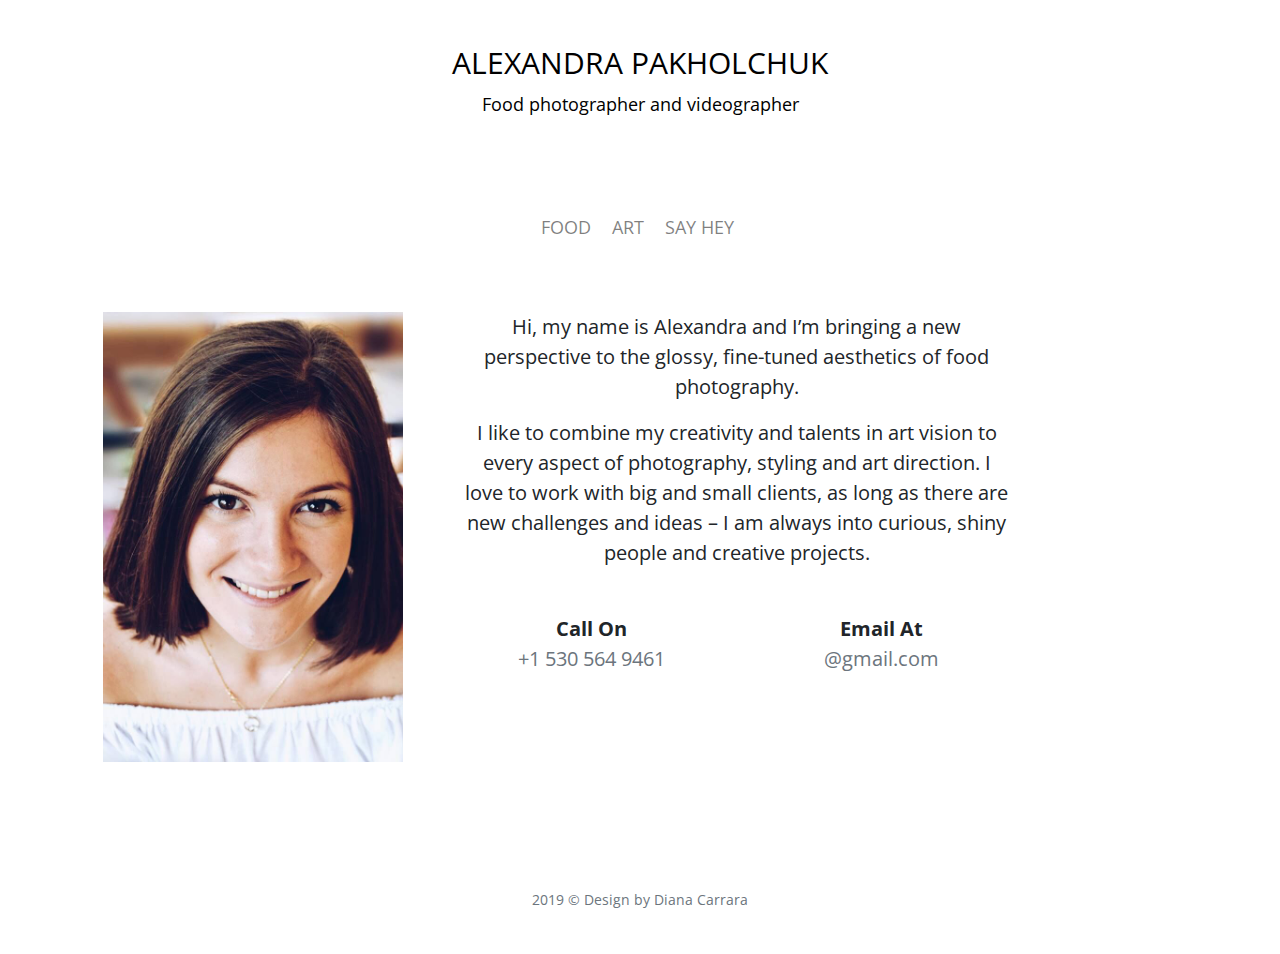
==== about.html @ 21c237bd "changed about me form" ====
<!DOCTYPE html>
<html lang="en-us">
  <head>
    <meta charset="UTF-8" />
    <title>Photographer</title>
    <meta name="viewport" content="initial-scale=1.0" />
    <meta name="viewport" content="width=device-width, initial-scale=1" />
    <link
      rel="stylesheet"
      href="https://stackpath.bootstrapcdn.com/bootstrap/4.3.1/css/bootstrap.min.css"
      integrity="sha384-ggOyR0iXCbMQv3Xipma34MD+dH/1fQ784/j6cY/iJTQUOhcWr7x9JvoRxT2MZw1T"
      crossorigin="anonymous"
    />
    <link
      href="https://fonts.googleapis.com/css?family=Open+Sans&display=swap"
      rel="stylesheet"
    />
    <link rel="stylesheet" href="https://use.fontawesome.com/releases/v5.8.2/css/all.css" integrity="sha384-oS3vJWv+0UjzBfQzYUhtDYW+Pj2yciDJxpsK1OYPAYjqT085Qq/1cq5FLXAZQ7Ay" crossorigin="anonymous">
    <link rel="stylesheet" type="text/css" href="css/style.css" />
  </head>

  <body>
    <div class="header">
      <h1 class="site-title">
        <a href="index.html" class="logo">ALEXANDRA PAKHOLCHUK</a>
      </h1>
      <p class="site-description">Food photographer and videographer</p>
    </div>
    <ul class="social_home list-unstyled text-center pt-4">
      <li class="list-inline-item">
        <a href="https://www.facebook.com/foodphotographerhcm/" target="_blank"
          ><i class="fab fa-facebook-f"></i></a>
      </li>
      <li class="list-inline-item">
        <a href="https://www.instagram.com/shoot.my.food/" target="_blank"
          ><i class="fab fa-instagram"></i
        ></a>
      </li>
    </ul>

    <header id="head">
      <div class="nav-container">
        <nav class="navbar navbar-expand-lg navbar-light bg-white">
          <button
            class="navbar-toggler"
            type="button"
            data-toggle="collapse"
            data-target="#navbarText"
            aria-controls="navbarText"
            aria-expanded="false"
            aria-label="Toggle navigation"
          >
            <span class="navbar-toggler-icon"></span>
          </button>

          <div class="collapse navbar-collapse" id="navbarText">
            <ul class="navbar-nav ">
              <li class="nav-item">
                <a class="nav-link" href="index.html">FOOD</a>
              </li>
              <li class="nav-item">
                <a class="nav-link" href="#">ART</a>
              </li>
              <!-- <li class="nav-item">
                <a class="nav-link" href="#">Food Videography</a>
              </li> -->
              <!-- <li class="nav-item">
                <a class="nav-link" href="#">Blog</a>
              </li> -->
              <li class="nav-item">
                <a class="nav-link" href="#">SAY HEY</a>
              </li>
              <!-- <li class="nav-item">
                <a class="nav-link" href="contact.html">SAY HEY</a>
              </li> -->
            </ul>
          </div>
        </nav>
      </div>
    </header>

    <section class="main-section">
       
        <div class="row">
          <div class="col-sm-12 col-md-12 col-lg-12">
            <div class="page-header">
              <h2></h2>
            </div>
          </div>
        </div>

        <div class="row">
          <div class="col-sm-4" id = "picture">
            
            <img src="img/me.jpeg" class="img-fluid" alt="Responsive image" id="photo-aboutme"/>
            
          </div>

          <div class="col-sm-6" id = "about-me">
            <p>  
            Hi, my name is Alexandra and I’m bringing a new perspective to the glossy, fine-tuned aesthetics of food photography. </p>
            <p>
            I like to combine my creativity and talents in art vision to every aspect of photography, styling and art direction.
            I love to work with big and small clients, as long as there are new challenges and ideas – I am always into curious, shiny people and creative projects. 
            </p>
            <br>
            <div class="row mt-6 pt-6" id="connectMe">
                <div class="col-lg-6">
                  <div class="text-center mt-6">
                    <div>
                        <i class="fas fa-phone"></i>
                    </div>
                    <div class="mt-6">
                      <p class="mb-0 font-weight-bold">Call On</p>
                      <p class="text-muted">+1 530 564 9461</p>
                    </div>
                  </div>
                </div>
                <div class="col-lg-6">
                    <div class="text-center mt-6">
                      <div>
                          <i class="fas fa-envelope"></i>
                      </div>
                      <div class="mt-6">
                        <p class="mb-0 font-weight-bold">Email At</p>
                        <p class="text-muted">@gmail.com</p>
                      </div>
                    </div>
                  </div>
            </div>
          </div>
        </div>

      </section>
    </div>

      <!-- footer -->
      <section class="bg-transparent">
          <div class="container">
            <div class="row pt-4 pb-4">
              <div class="col-lg-12">
                <div class="text-center">
                    <ul class="social_home list-unstyled text-center pt-4">
                        <li class="list-inline-item">
                          <a href="https://www.facebook.com/foodphotographerhcm/" target="_blank"
                            ><i class="fab fa-facebook-f"></i
                          ></a>
                        </li>
                        <li class="list-inline-item">
                          <a href="https://www.instagram.com/shoot.my.food/" target="_blank"
                            ><i class="fab fa-instagram"></i
                          ></a>
                        </li>
                        
                      </ul>
  
                  <p class="copy-rights text-muted mb-0">
                    <a href="http://www.diana-carrara.com/" class = "designer">2019 &copy; Design by Diana Carrara
                  </p></a>
                </div>
                       
                </div>
              </div>
            </div>
          
        </section>

    <script
      src="https://code.jquery.com/jquery-3.3.1.slim.min.js"
      integrity="sha384-q8i/X+965DzO0rT7abK41JStQIAqVgRVzpbzo5smXKp4YfRvH+8abtTE1Pi6jizo"
      crossorigin="anonymous"
    ></script>
    <script
      src="https://cdnjs.cloudflare.com/ajax/libs/popper.js/1.14.7/umd/popper.min.js"
      integrity="sha384-UO2eT0CpHqdSJQ6hJty5KVphtPhzWj9WO1clHTMGa3JDZwrnQq4sF86dIHNDz0W1"
      crossorigin="anonymous"
    ></script>
    <script
      src="https://stackpath.bootstrapcdn.com/bootstrap/4.3.1/js/bootstrap.min.js"
      integrity="sha384-JjSmVgyd0p3pXB1rRibZUAYoIIy6OrQ6VrjIEaFf/nJGzIxFDsf4x0xIM+B07jRM"
      crossorigin="anonymous"
    ></script>
  </body>
</html>
---- css/style.css ----
body {
  font-family: "Open Sans", sans-serif;
  margin: 10px 50px 20px 50px;
  max-width: 100%;
}

.navbar-nav {
  text-align: center;
  margin: 0 auto;
}

h1 {
  margin-top: 35px;
}
.nav-link {
  font-size: 18px;
}
.navbar li {
  display: inline-block;
}

.nav-item {
  text-align: center;
  margin: 0 auto;
  padding-right: 5px;
}

.site-description {
  font-size: 18px;
}

.logo {
  color: black !important;
  font-size: 30px;
  font-weight: initial;
  text-decoration: none !important;
  text-transform: uppercase;
}

.designer {
  text-decoration: none !important;
  color: #6c757d!important
}

.copy-rights  {
  font-size: 14px;
}

#head {
  text-align: center;
  margin: 0 auto;
}

.container,
.header,
.main-section {
  margin: 0 auto;
  max-width: 1340px;
  text-align: center;

  /* padding-left: 50px; */
}

.social_home li a {
  font-size: 30px !important;
  color: black;
  display: inline-block;
  width: 40px !important;
  text-align: center;
}

.social_home li a:hover > .fa-facebook-f {
  color: #9b034f;
}

.social_home li a:hover > .fa-instagram {
  color: #9b034f;
}


.header {
  margin: 0 auto;
  text-align: center;
  color: black;
  margin: 0 auto;
}

.figure,
.small {
  padding: 5px;
  margin-bottom: 2px;
}

.img-fluid {
  width: 300px;
  height: 450px;
  /* object-fit: cover; */
}

#bigger {
  width: 609px;
  height: 450px;
  
}

/* about.html */

#picture {
  text-align: center;
  padding: 0;

}
.rounded {
  border-radius: .25rem!important;
}

h2 {
  margin-bottom: 30px;
}

.main-section {
  max-width: 1140px;
  margin-top: 20px;
  padding: 5px;
  padding-right: 5px;
}

#about-me {
  font-size: 20px;
}

/* footer */
.copy-rights {
  margin-top: 50px;
}

/* contact */

.contact {
  max-width: 650px;
}
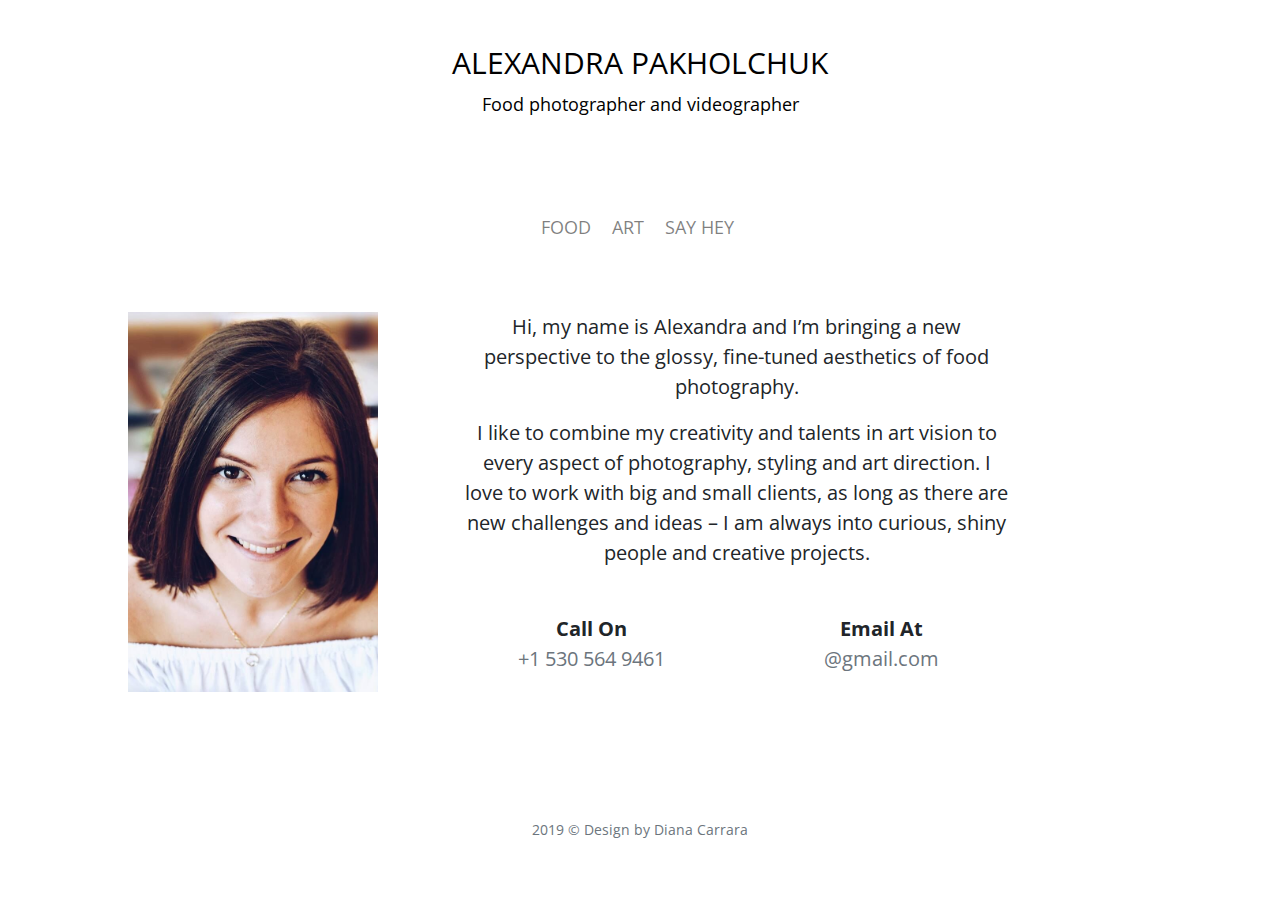
==== commit 4eaa44f0: "added phone" ====
--- a/about.html
+++ b/about.html
@@ -59,7 +59,7 @@
                 <a class="nav-link" href="index.html">FOOD</a>
               </li>
               <li class="nav-item">
-                <a class="nav-link" href="#">ART</a>
+                <a class="nav-link" href="art.html">ART</a>
               </li>
               <!-- <li class="nav-item">
                 <a class="nav-link" href="#">Food Videography</a>
--- a/css/style.css
+++ b/css/style.css
@@ -85,21 +85,22 @@
   margin: 0 auto;
 }
 
-.figure,
-.small {
+.figure
+ {
   padding: 5px;
-  margin-bottom: 2px;
+  margin: 2px;
 }
 
 .img-fluid {
-  width: 300px;
-  height: 450px;
-  /* object-fit: cover; */
+  width: 250px;
+  height: 380px;
+  object-fit: cover;
 }
 
 #bigger {
-  width: 609px;
-  height: 450px;
+  width: auto;
+  height: 380px;
+  /* object-fit: cover; */
   
 }
 
@@ -134,8 +135,3 @@
   margin-top: 50px;
 }
 
-/* contact */
-
-.contact {
-  max-width: 650px;
-}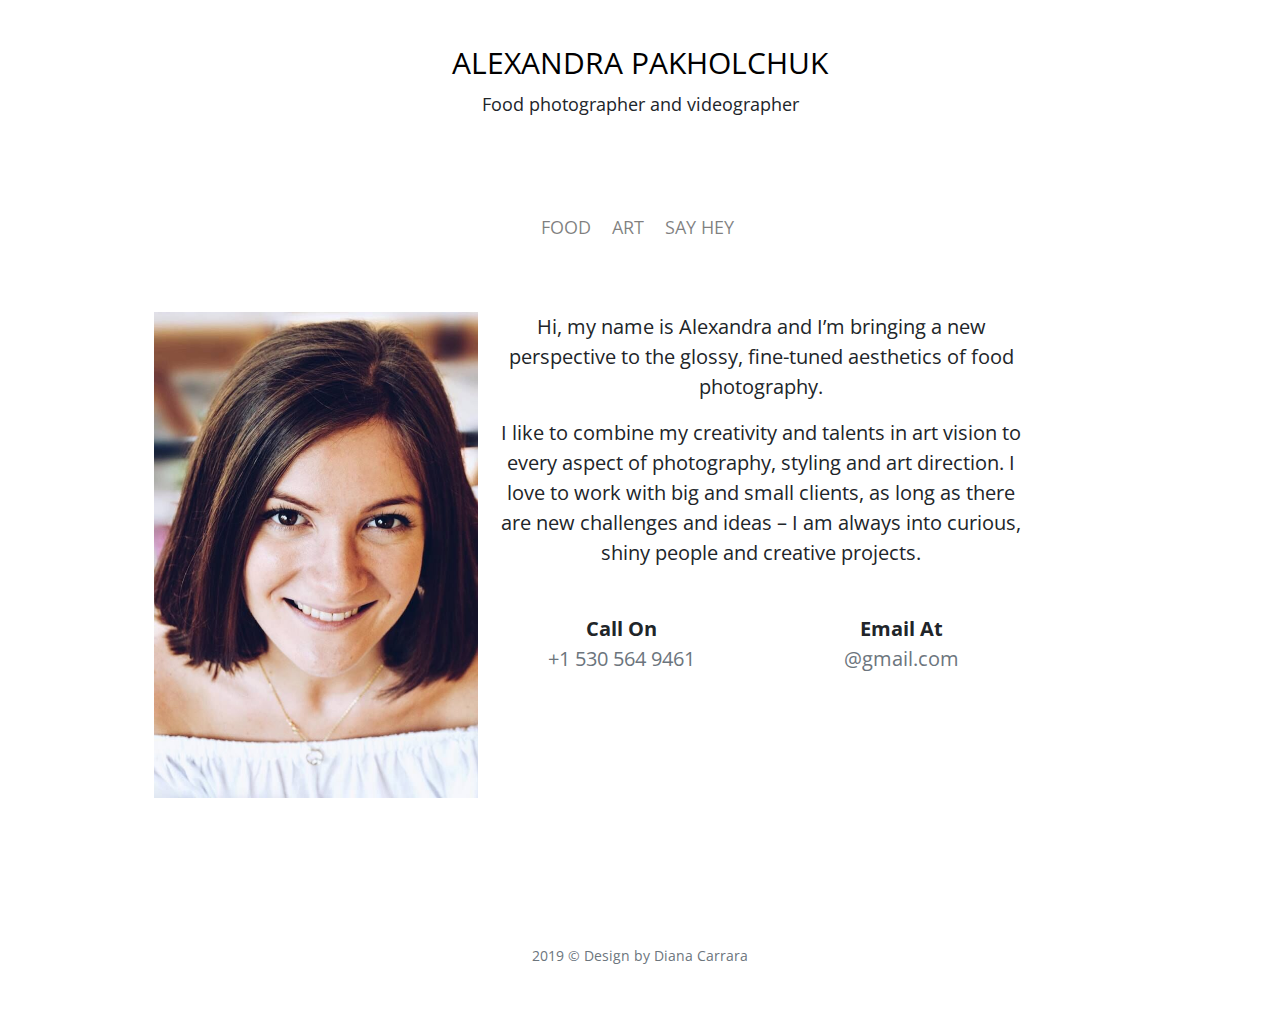
==== commit 9d60074e: "fixed grid and add bigger img" ====
--- a/about.html
+++ b/about.html
@@ -96,7 +96,7 @@
             
           </div>
 
-          <div class="col-sm-6" id = "about-me">
+          <div class="col-sm-7" id = "about-me">
             <p>  
             Hi, my name is Alexandra and I’m bringing a new perspective to the glossy, fine-tuned aesthetics of food photography. </p>
             <p>
--- a/css/style.css
+++ b/css/style.css
@@ -1,8 +1,70 @@
+/* * {
+  box-sizing: border-box;
+} */
+
 body {
   font-family: "Open Sans", sans-serif;
-  margin: 10px 50px 20px 50px;
-  max-width: 100%;
+  margin: 10px 70px 20px 70px;
+  
 }
+
+.row {
+  display: flex;
+  -ms-flex-wrap: wrap; /* IE10 */
+  flex-wrap: wrap;
+  padding: 0 4px;
+}
+
+.forArt {
+  margin: 10px 80px 30px 80px !important;
+}
+
+/* Create four equal columns that sits next to each other */
+.column {
+  -ms-flex: 25%; /* IE10 */
+  flex: 25%;
+  max-width: 25%;
+  padding: 0 4px;
+  
+}
+
+.art {
+  
+  -ms-flex: 33%; /* IE10 */
+  flex: 33%;
+  max-width: 33%;
+  padding: 0 4px;
+  
+}
+.column img {
+  margin-top: 8px;
+  vertical-align: middle;
+  width: 100%;
+}
+
+/* Responsive layout - makes a two column-layout instead of four columns */
+@media screen and (max-width: 800px) {
+  .column {
+    -ms-flex: 50%;
+    flex: 50%;
+    max-width: 50%;
+  }
+
+
+}
+
+
+/* Responsive layout - makes the two columns stack on top of each other instead of next to each other */
+@media screen and (max-width: 600px) {
+  .column {
+    -ms-flex: 100%;
+    flex: 100%;
+    max-width: 100%;
+  }
+}
+
+
+/* navbar */
 
 .navbar-nav {
   text-align: center;
@@ -37,29 +99,16 @@
   text-transform: uppercase;
 }
 
-.designer {
-  text-decoration: none !important;
-  color: #6c757d!important
-}
 
-.copy-rights  {
-  font-size: 14px;
-}
-
-#head {
-  text-align: center;
-  margin: 0 auto;
-}
 
 .container,
 .header,
 .main-section {
   margin: 0 auto;
-  max-width: 1340px;
   text-align: center;
+}
 
-  /* padding-left: 50px; */
-}
+/* social */
 
 .social_home li a {
   font-size: 30px !important;
@@ -78,39 +127,13 @@
 }
 
 
-.header {
-  margin: 0 auto;
-  text-align: center;
-  color: black;
-  margin: 0 auto;
-}
-
-.figure
- {
-  padding: 5px;
-  margin: 2px;
-}
-
-.img-fluid {
-  width: 250px;
-  height: 380px;
-  object-fit: cover;
-}
-
-#bigger {
-  width: auto;
-  height: 380px;
-  /* object-fit: cover; */
-  
-}
-
 /* about.html */
 
 #picture {
   text-align: center;
   padding: 0;
+}
 
-}
 .rounded {
   border-radius: .25rem!important;
 }
@@ -120,10 +143,11 @@
 }
 
 .main-section {
-  max-width: 1140px;
-  margin-top: 20px;
+  max-width: 960px;
+  margin: 20px auto;
   padding: 5px;
   padding-right: 5px;
+  
 }
 
 #about-me {
@@ -133,5 +157,10 @@
 /* footer */
 .copy-rights {
   margin-top: 50px;
+  font-size: 14px;
 }
 
+.designer {
+  text-decoration: none !important;
+  color: #6c757d!important
+}
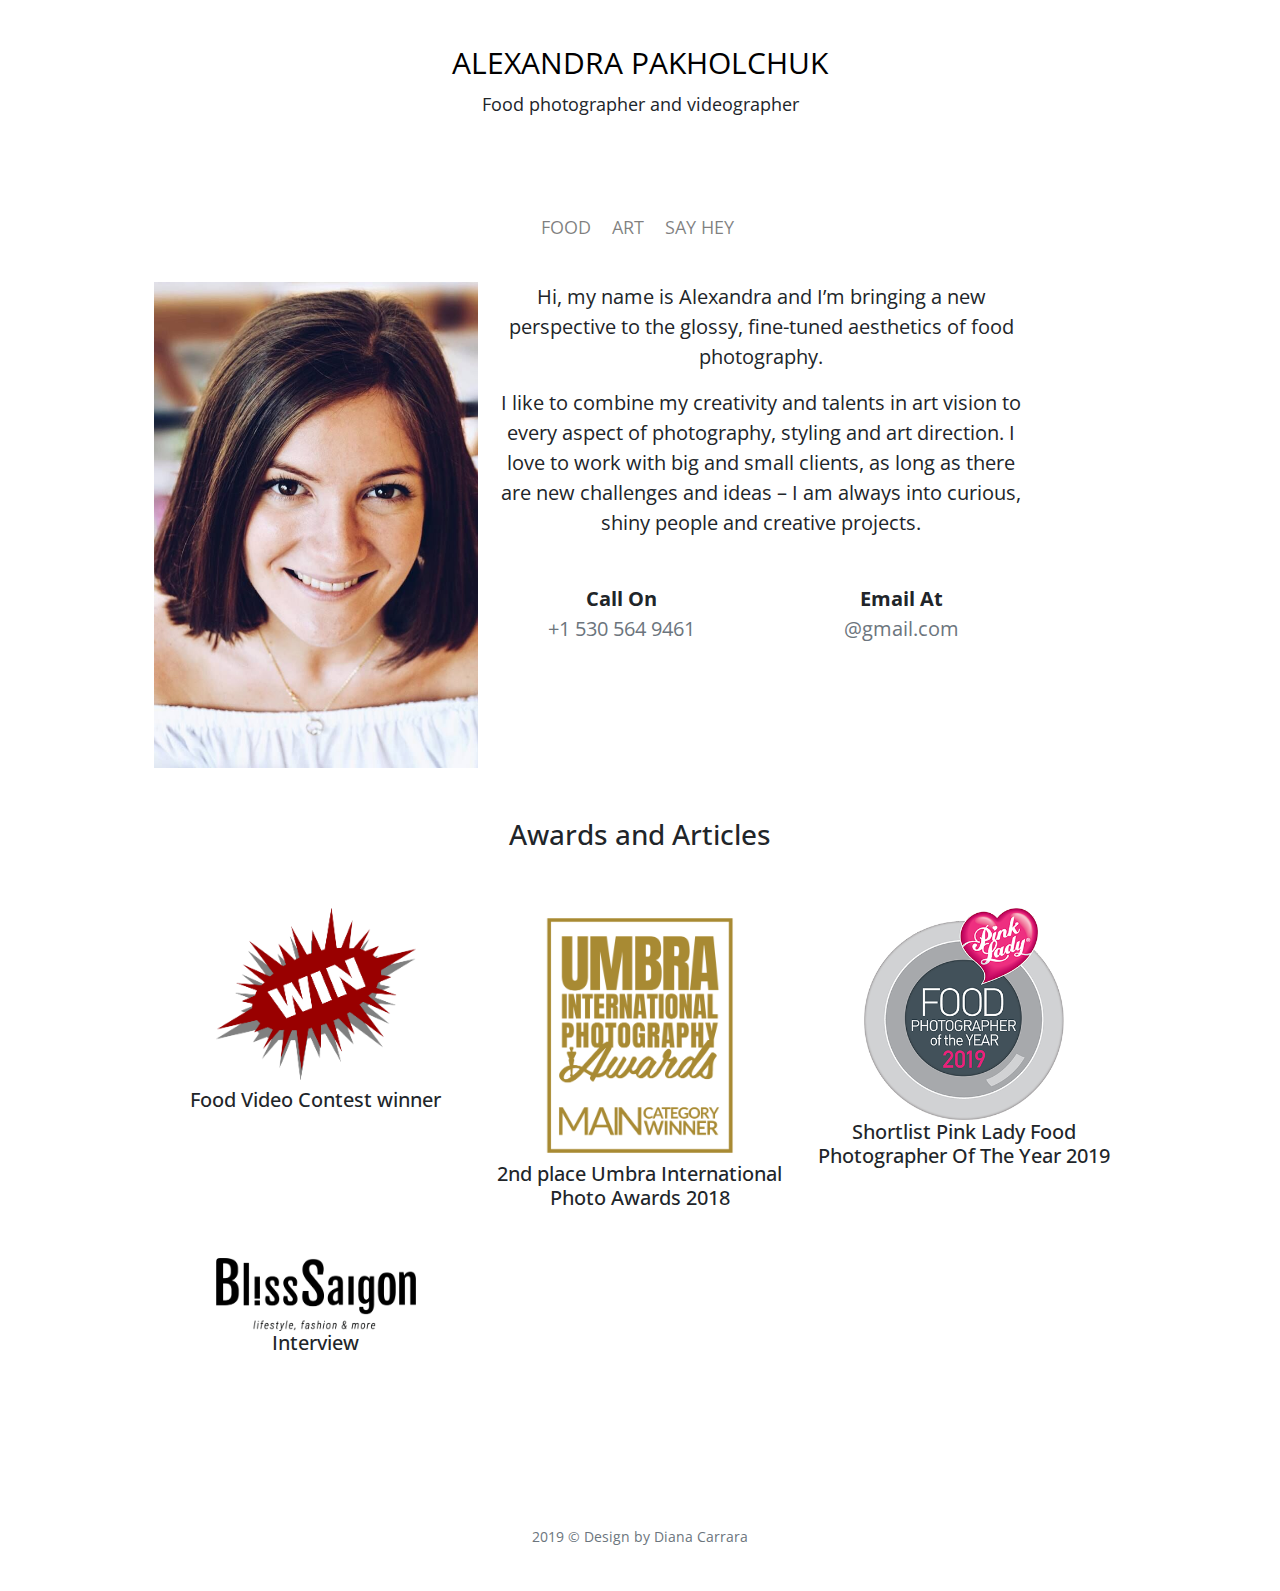
==== commit 4bb7cb06: "added articles and awards" ====
--- a/about.html
+++ b/about.html
@@ -82,14 +82,6 @@
     <section class="main-section">
        
         <div class="row">
-          <div class="col-sm-12 col-md-12 col-lg-12">
-            <div class="page-header">
-              <h2></h2>
-            </div>
-          </div>
-        </div>
-
-        <div class="row">
           <div class="col-sm-4" id = "picture">
             
             <img src="img/me.jpeg" class="img-fluid" alt="Responsive image" id="photo-aboutme"/>
@@ -126,13 +118,96 @@
                         <p class="text-muted">@gmail.com</p>
                       </div>
                     </div>
-                  </div>
-            </div>
+                </div>
+              </div>
+            </div>
+          
           </div>
+
+        <div class="row">
+            <div class="col-sm-12">
+              <div class="awards">
+                <h3>Awards and Articles</h3>
+              </div>
+            </div>
         </div>
-
-      </section>
-    </div>
+             
+        <div class="row mt-5">
+            <div class="col-lg-4 work_item webdesign">
+                
+                  <a href="https://vnexpress.net/kinh-doanh/amazing-coffee-trao-thuong-cuoc-thi-sang-tao-clip-hay-3861084.html?fbclid=IwAR3Psy8dypvqX_F16NmH8iihv2Y-gYf_zNkiPvgbI0aDUyEE3EZq3iQOgKI" target="_blank">
+                    <div class="work_box">
+                        <div class="work_img">
+                              <img
+                                src="./img/win.png"
+                                class="img-fluid mx-auto d-block rounded"
+                                alt="work-img"
+                              />
+                        </div>
+                  </a>
+                            <div class="work_detail">
+                              <p class="mb-2"></p>
+                              <h4 class="mb-0">Food Video Contest winner</h4>
+                            </div>
+                    </div>
+
+                
+            </div>
+                    
+            <div class="col-lg-4 work_item webdesign">
+                <a href="https://www.umbrawards.com/nonprofessional?fbclid=IwAR2gAOFH7Grc11PTcxIIhnDJv6JT2B5Qn97ntdh-jvyln1wHVBKP4teiE9I" target="_blank">
+                  <div class="work_box">
+                      <div class="work_img">
+                            <img
+                              src="./img/umbra.png"
+                              class="img-fluid mx-auto d-block rounded"
+                              alt="work-img"
+                            />
+                      </div>
+                </a>
+                          <div class="work_detail">
+                              <h4 class="mb-0">2nd place Umbra International Photo Awards 2018</h4>
+                          </div>
+                  </div>
+            </div>
+
+            <div class="col-lg-4 work_item webdesign">
+                            <img
+                              src="./img/pink.png"
+                              class="img-fluid mx-auto d-block rounded"
+                              alt="work-img"
+                            />
+                      
+                          <div class="work_detail">
+                            <h4 class="mb-6">Shortlist Pink Lady Food Photographer Of The Year 2019</h4>
+                          </div>
+                  </div>
+            </div>
+                      
+        </div>
+
+        <div class="row mt-5">
+            <div class="col-lg-4 work_item webdesign">
+                <a href="http://blisssaigon.com/playing-with-food-with-alexandra-pakholchuk/?fbclid=IwAR3xfU6bB6pcYzBZAKE3UNqXHPunks3Js0N-wldBtEAZBYwf8qRshwTKfqA" target="_blank">
+                  <div class="work_box">
+                      <div class="work_img">
+                            <img
+                              src="./img/bliss.png"
+                              class="img-fluid mx-auto d-block rounded"
+                              alt="work-img"
+                            />
+                      </div>
+                    </a>
+                      <div class="work_detail">
+                          <h4 class="mb-4">Interview</h4>
+                      </div>
+                          
+                  </div>
+            </div>
+        </div>
+                       
+    </section>
+    
 
       <!-- footer -->
       <section class="bg-transparent">
--- a/css/style.css
+++ b/css/style.css
@@ -41,28 +41,6 @@
   vertical-align: middle;
   width: 100%;
 }
-
-/* Responsive layout - makes a two column-layout instead of four columns */
-@media screen and (max-width: 800px) {
-  .column {
-    -ms-flex: 50%;
-    flex: 50%;
-    max-width: 50%;
-  }
-
-
-}
-
-
-/* Responsive layout - makes the two columns stack on top of each other instead of next to each other */
-@media screen and (max-width: 600px) {
-  .column {
-    -ms-flex: 100%;
-    flex: 100%;
-    max-width: 100%;
-  }
-}
-
 
 /* navbar */
 
@@ -154,6 +132,20 @@
   font-size: 20px;
 }
 
+.awards {
+  margin-top: 50px;
+  
+}
+
+.work_item img {
+  max-width: 200px;
+  height: auto;
+}
+
+h4 {
+  font-size: 20px;
+}
+
 /* footer */
 .copy-rights {
   margin-top: 50px;
@@ -164,3 +156,24 @@
   text-decoration: none !important;
   color: #6c757d!important
 }
+
+/* Responsive layout - makes a two column-layout instead of four columns */
+@media screen and (max-width: 800px) {
+  .column {
+    -ms-flex: 50%;
+    flex: 50%;
+    max-width: 50%;
+  }
+
+
+}
+
+
+/* Responsive layout - makes the two columns stack on top of each other instead of next to each other */
+@media screen and (max-width: 600px) {
+  .column {
+    -ms-flex: 100%;
+    flex: 100%;
+    max-width: 100%;
+  }
+}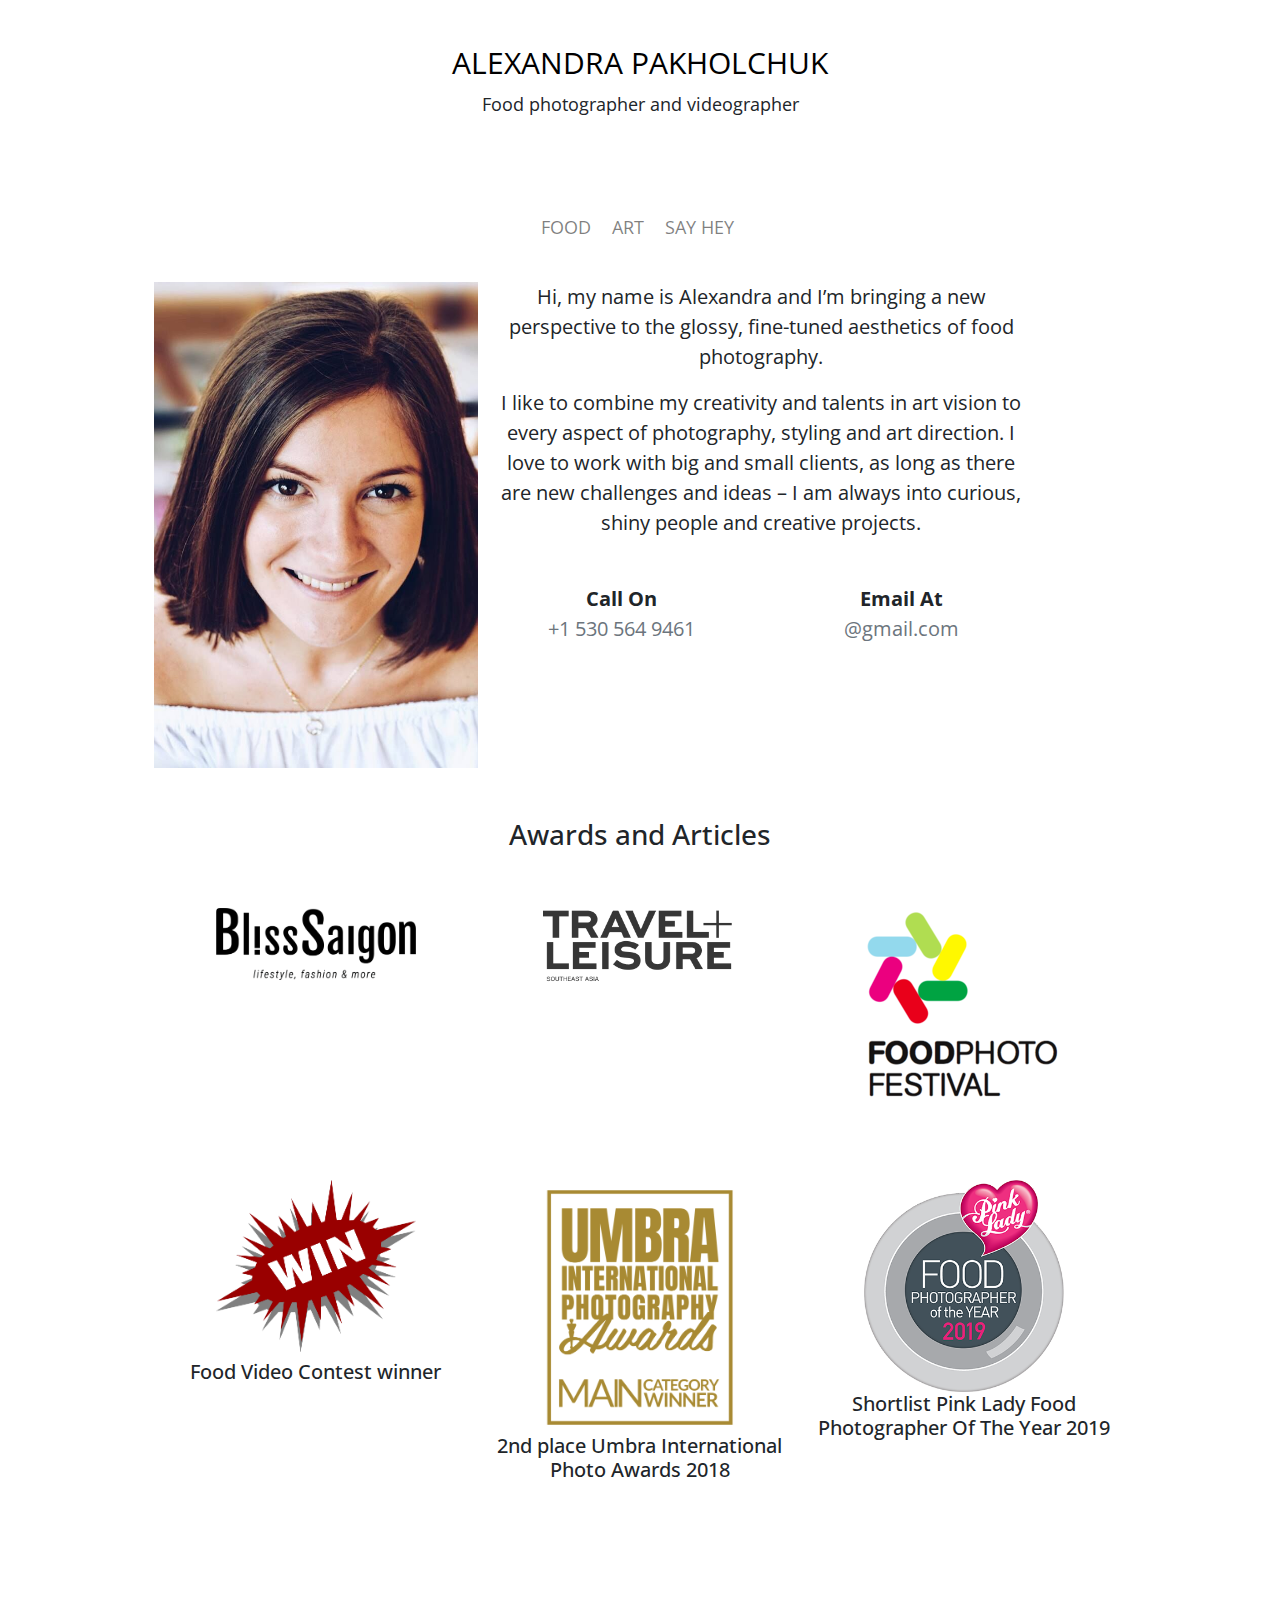
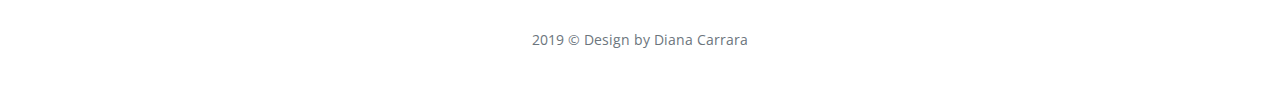
==== commit 8ab59150: "add awards" ====
--- a/about.html
+++ b/about.html
@@ -131,6 +131,59 @@
               </div>
             </div>
         </div>
+        <div class="row mt-5">
+            <div class="col-lg-4 work_item webdesign">
+                <a href="http://blisssaigon.com/playing-with-food-with-alexandra-pakholchuk/?fbclid=IwAR3xfU6bB6pcYzBZAKE3UNqXHPunks3Js0N-wldBtEAZBYwf8qRshwTKfqA" target="_blank">
+                  <div class="work_box">
+                      <div class="work_img">
+                            <img
+                              src="./img/bliss.png"
+                              class="img-fluid mx-auto d-block rounded"
+                              alt="work-img"
+                            />
+                      </div>
+                    </a>
+                      <div class="work_detail">
+                          <h4 class="mb-4"></h4>
+                      </div>
+                          
+                  </div>
+            </div>
+            <div class="col-lg-4 work_item webdesign">
+                <a href="https://www.dropbox.com/sh/j1fmum4gflyskna/AABh1N5q9w2jgn2b1zvzd2J1a?dl=0&fbclid=IwAR1FPpP8W-ZYEPvRU2dS1WM9XBglwE7IKAHZGuqWAZQSnnaAGe4gDqtxo6Y&preview=Eating-smart+(1).pdf" target="_blank">
+                  <div class="work_box">
+                      <div class="work_img">
+                            <img
+                              src="./img/travel.png"
+                              class="img-fluid mx-auto d-block rounded"
+                              alt="work-img"
+                            />
+                      </div>
+                    </a>
+                      <div class="work_detail">
+                          <h4 class="mb-4"></h4>
+                      </div>
+                          
+                  </div>
+            </div>
+            <div class="col-lg-4 work_item webdesign">
+                <a href="https://www.foodphotofestival.com/?fbclid=IwAR10GgBGmI6MoEofA_HcEScx9hJvfsJ40Av3k1IMXzAcTWTwJEc9SwGTC0g" target="_blank">
+                  <div class="work_box">
+                      <div class="work_img">
+                            <img
+                              src="./img/food.png"
+                              class="img-fluid mx-auto d-block rounded"
+                              alt="work-img"
+                            />
+                      </div>
+                    </a>
+                      <div class="work_detail">
+                          <h4 class="mb-4"></h4>
+                      </div>
+                          
+                  </div>
+            </div>
+        </div>
              
         <div class="row mt-5">
             <div class="col-lg-4 work_item webdesign">
@@ -186,25 +239,7 @@
                       
         </div>
 
-        <div class="row mt-5">
-            <div class="col-lg-4 work_item webdesign">
-                <a href="http://blisssaigon.com/playing-with-food-with-alexandra-pakholchuk/?fbclid=IwAR3xfU6bB6pcYzBZAKE3UNqXHPunks3Js0N-wldBtEAZBYwf8qRshwTKfqA" target="_blank">
-                  <div class="work_box">
-                      <div class="work_img">
-                            <img
-                              src="./img/bliss.png"
-                              class="img-fluid mx-auto d-block rounded"
-                              alt="work-img"
-                            />
-                      </div>
-                    </a>
-                      <div class="work_detail">
-                          <h4 class="mb-4">Interview</h4>
-                      </div>
-                          
-                  </div>
-            </div>
-        </div>
+       
                        
     </section>
     
@@ -255,5 +290,9 @@
       integrity="sha384-JjSmVgyd0p3pXB1rRibZUAYoIIy6OrQ6VrjIEaFf/nJGzIxFDsf4x0xIM+B07jRM"
       crossorigin="anonymous"
     ></script>
+    <script
+    type="text/javascript"
+    src="./javascript/app.js"
+  ></script>
   </body>
 </html>
--- a/css/style.css
+++ b/css/style.css
@@ -29,13 +29,12 @@
 }
 
 .art {
-  
-  -ms-flex: 33%; /* IE10 */
+  -ms-flex: 33%;
   flex: 33%;
   max-width: 33%;
   padding: 0 4px;
-  
-}
+}
+
 .column img {
   margin-top: 8px;
   vertical-align: middle;
@@ -157,6 +156,90 @@
   color: #6c757d!important
 }
 
+/* Modal */
+
+.modal {
+  display: none; /* Hidden by default */
+  position: fixed; /* Stay in place */
+  z-index: 1; /* Sit on top */
+  padding-top: 100px; /* Location of the box */
+  left: 0;
+  top: 0;
+  width: 100%; /* Full width */
+  height: 100%; /* Full height */
+  overflow: auto; /* Enable scroll if needed */
+  background-color: rgb(0,0,0); /* Fallback color */
+  background-color: rgba(0,0,0,0.9); /* Black w/ opacity */
+}
+/* Modal Content (image) */
+.modal-content {
+  margin: auto;
+  display: block;
+  width: 40%;
+  height: 60%;
+  max-width: 600px;
+  height: auto;
+  max-height: 700px;
+  width: auto;
+  
+}
+
+/* Add Animation */
+.modal-content, #caption {  
+  -webkit-animation-name: zoom;
+  -webkit-animation-duration: 0.6s;
+  animation-name: zoom;
+  animation-duration: 0.6s;
+  
+}
+
+.modal-content {
+  background-color: black !important;
+  border: none !important;
+
+}
+
+@-webkit-keyframes zoom {
+  from {-webkit-transform:scale(0)} 
+  to {-webkit-transform:scale(1)}
+}
+
+@keyframes zoom {
+  from {transform:scale(0)} 
+  to {transform:scale(1)}
+}
+
+/* The Close Button */
+.close {
+  position: absolute;
+  top: 15px;
+  right: 35px;
+  color: #f1f1f1;
+  font-size: 40px;
+  font-weight: bold;
+  transition: 0.3s;
+}
+
+.close:hover,
+.close:focus {
+  color: #bbb;
+  text-decoration: none;
+  cursor: pointer;
+}
+
+/* 100% Image Width on Smaller Screens */
+@media only screen and (max-width: 700px){
+  .modal-content {
+    width: 100%;
+  }
+
+  .art {
+    -ms-flex: 100%;
+    flex: 100%;
+    max-width: 100%;
+  }
+}
+
 /* Responsive layout - makes a two column-layout instead of four columns */
 @media screen and (max-width: 800px) {
   .column {
@@ -165,15 +248,21 @@
     max-width: 50%;
   }
 
-
-}
-
-
-/* Responsive layout - makes the two columns stack on top of each other instead of next to each other */
-@media screen and (max-width: 600px) {
-  .column {
+  .art {
     -ms-flex: 100%;
     flex: 100%;
     max-width: 100%;
   }
+
+}
+
+
+/* Responsive layout - makes the two columns stack on top of each other instead of next to each other */
+@media screen and (max-width: 600px) {
+  .column,
+  .art {
+    -ms-flex: 100%;
+    flex: 100%;
+    max-width: 100%;
+  }
 }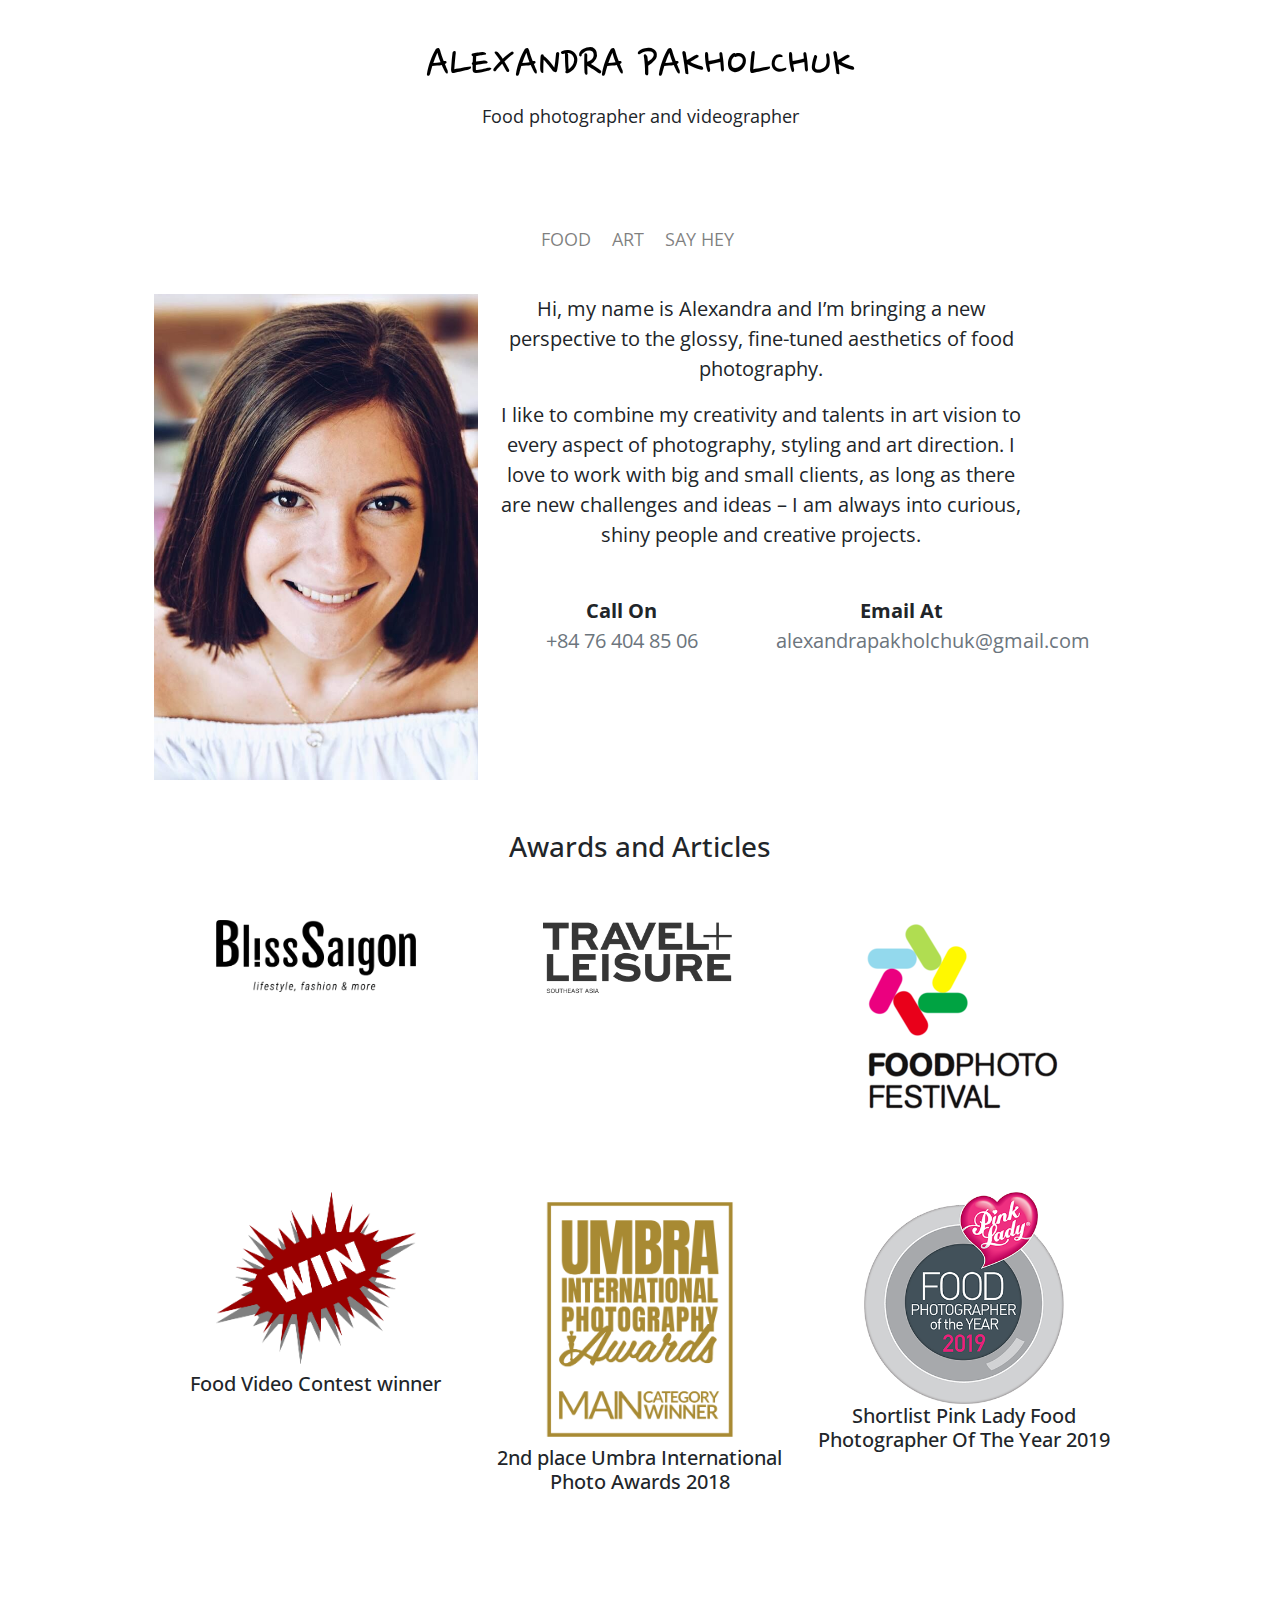
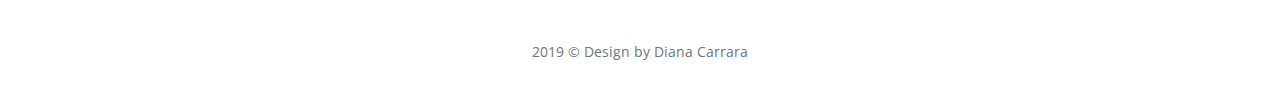
==== commit 18954f31: "add font" ====
--- a/about.html
+++ b/about.html
@@ -15,70 +15,71 @@
       href="https://fonts.googleapis.com/css?family=Open+Sans&display=swap"
       rel="stylesheet"
     />
+    <link href="https://fonts.googleapis.com/css?family=Nanum+Pen+Script|Open+Sans&display=swap" rel="stylesheet">
+
     <link rel="stylesheet" href="https://use.fontawesome.com/releases/v5.8.2/css/all.css" integrity="sha384-oS3vJWv+0UjzBfQzYUhtDYW+Pj2yciDJxpsK1OYPAYjqT085Qq/1cq5FLXAZQ7Ay" crossorigin="anonymous">
     <link rel="stylesheet" type="text/css" href="css/style.css" />
   </head>
 
   <body>
-    <div class="header">
-      <h1 class="site-title">
-        <a href="index.html" class="logo">ALEXANDRA PAKHOLCHUK</a>
-      </h1>
-      <p class="site-description">Food photographer and videographer</p>
-    </div>
-    <ul class="social_home list-unstyled text-center pt-4">
-      <li class="list-inline-item">
-        <a href="https://www.facebook.com/foodphotographerhcm/" target="_blank"
-          ><i class="fab fa-facebook-f"></i></a>
-      </li>
-      <li class="list-inline-item">
-        <a href="https://www.instagram.com/shoot.my.food/" target="_blank"
-          ><i class="fab fa-instagram"></i
-        ></a>
-      </li>
-    </ul>
-
-    <header id="head">
-      <div class="nav-container">
-        <nav class="navbar navbar-expand-lg navbar-light bg-white">
-          <button
-            class="navbar-toggler"
-            type="button"
-            data-toggle="collapse"
-            data-target="#navbarText"
-            aria-controls="navbarText"
-            aria-expanded="false"
-            aria-label="Toggle navigation"
-          >
-            <span class="navbar-toggler-icon"></span>
-          </button>
-
-          <div class="collapse navbar-collapse" id="navbarText">
-            <ul class="navbar-nav ">
-              <li class="nav-item">
-                <a class="nav-link" href="index.html">FOOD</a>
-              </li>
-              <li class="nav-item">
-                <a class="nav-link" href="art.html">ART</a>
-              </li>
-              <!-- <li class="nav-item">
-                <a class="nav-link" href="#">Food Videography</a>
-              </li> -->
-              <!-- <li class="nav-item">
-                <a class="nav-link" href="#">Blog</a>
-              </li> -->
-              <li class="nav-item">
-                <a class="nav-link" href="#">SAY HEY</a>
-              </li>
-              <!-- <li class="nav-item">
-                <a class="nav-link" href="contact.html">SAY HEY</a>
-              </li> -->
-            </ul>
+      <div class="header">
+          <h1 class="site-title">
+            <a href="#default" class="logo">ALEXANDRA PAKHOLCHUK</a>
+          </h1>
+          <p class="site-description">Food photographer and videographer</p>
+        </div>
+        <ul class="social_home list-unstyled text-center pt-4">
+          <li class="list-inline-item">
+            <a href="https://www.facebook.com/foodphotographerhcm/" target="_blank"
+              ><i class="fab fa-facebook-f"></i
+            ></a>
+          </li>
+          <li class="list-inline-item">
+            <a href="https://www.instagram.com/shoot.my.food/" target="_blank"
+              ><i class="fab fa-instagram"></i
+            ></a>
+          </li>
+          
+        </ul>
+    
+        <header id="head">
+          <div class="nav-container">
+            <nav class="navbar navbar-expand-lg navbar-light bg-white">
+              <button
+                class="navbar-toggler"
+                type="button"
+                data-toggle="collapse"
+                data-target="#navbarText"
+                aria-controls="navbarText"
+                aria-expanded="false"
+                aria-label="Toggle navigation"
+              >
+                <span class="navbar-toggler-icon"></span>
+              </button>
+    
+              <div class="collapse navbar-collapse" id="navbarText">
+                <ul class="navbar-nav ">
+                  <li class="nav-item">
+                    <a class="nav-link" href="index.html">FOOD</a>
+                  </li>
+                  <li class="nav-item">
+                    <a class="nav-link" href="art.html">ART</a>
+                  </li>
+                  <!-- <li class="nav-item">
+                    <a class="nav-link" href="#">Food Videography</a>
+                  </li> -->
+                  <!-- <li class="nav-item">
+                    <a class="nav-link" href="#">Blog</a>
+                  </li> -->
+                  <li class="nav-item">
+                    <a class="nav-link" href="about.html">SAY HEY</a>
+                  </li>
+                  
+                </ul>
+              </div>
+            </nav>
           </div>
-        </nav>
-      </div>
-    </header>
-
+        </header>
     <section class="main-section">
        
         <div class="row">
@@ -104,7 +105,7 @@
                     </div>
                     <div class="mt-6">
                       <p class="mb-0 font-weight-bold">Call On</p>
-                      <p class="text-muted">+1 530 564 9461</p>
+                      <p class="text-muted">+84 76 404 85 06</p>
                     </div>
                   </div>
                 </div>
@@ -115,7 +116,7 @@
                       </div>
                       <div class="mt-6">
                         <p class="mb-0 font-weight-bold">Email At</p>
-                        <p class="text-muted">@gmail.com</p>
+                        <p class="text-muted">alexandrapakholchuk@gmail.com</p>
                       </div>
                     </div>
                 </div>
--- a/css/style.css
+++ b/css/style.css
@@ -3,7 +3,8 @@
 } */
 
 body {
-  font-family: "Open Sans", sans-serif;
+  
+  font-family: 'Open Sans', sans-serif;
   margin: 10px 70px 20px 70px;
   
 }
@@ -50,7 +51,8 @@
 
 h1 {
   margin-top: 35px;
-}
+ }
+
 .nav-link {
   font-size: 18px;
 }
@@ -70,13 +72,12 @@
 
 .logo {
   color: black !important;
-  font-size: 30px;
+  font-size: 50px;
   font-weight: initial;
   text-decoration: none !important;
   text-transform: uppercase;
-}
-
-
+  font-family: 'Nanum Pen Script', cursive;
+}
 
 .container,
 .header,
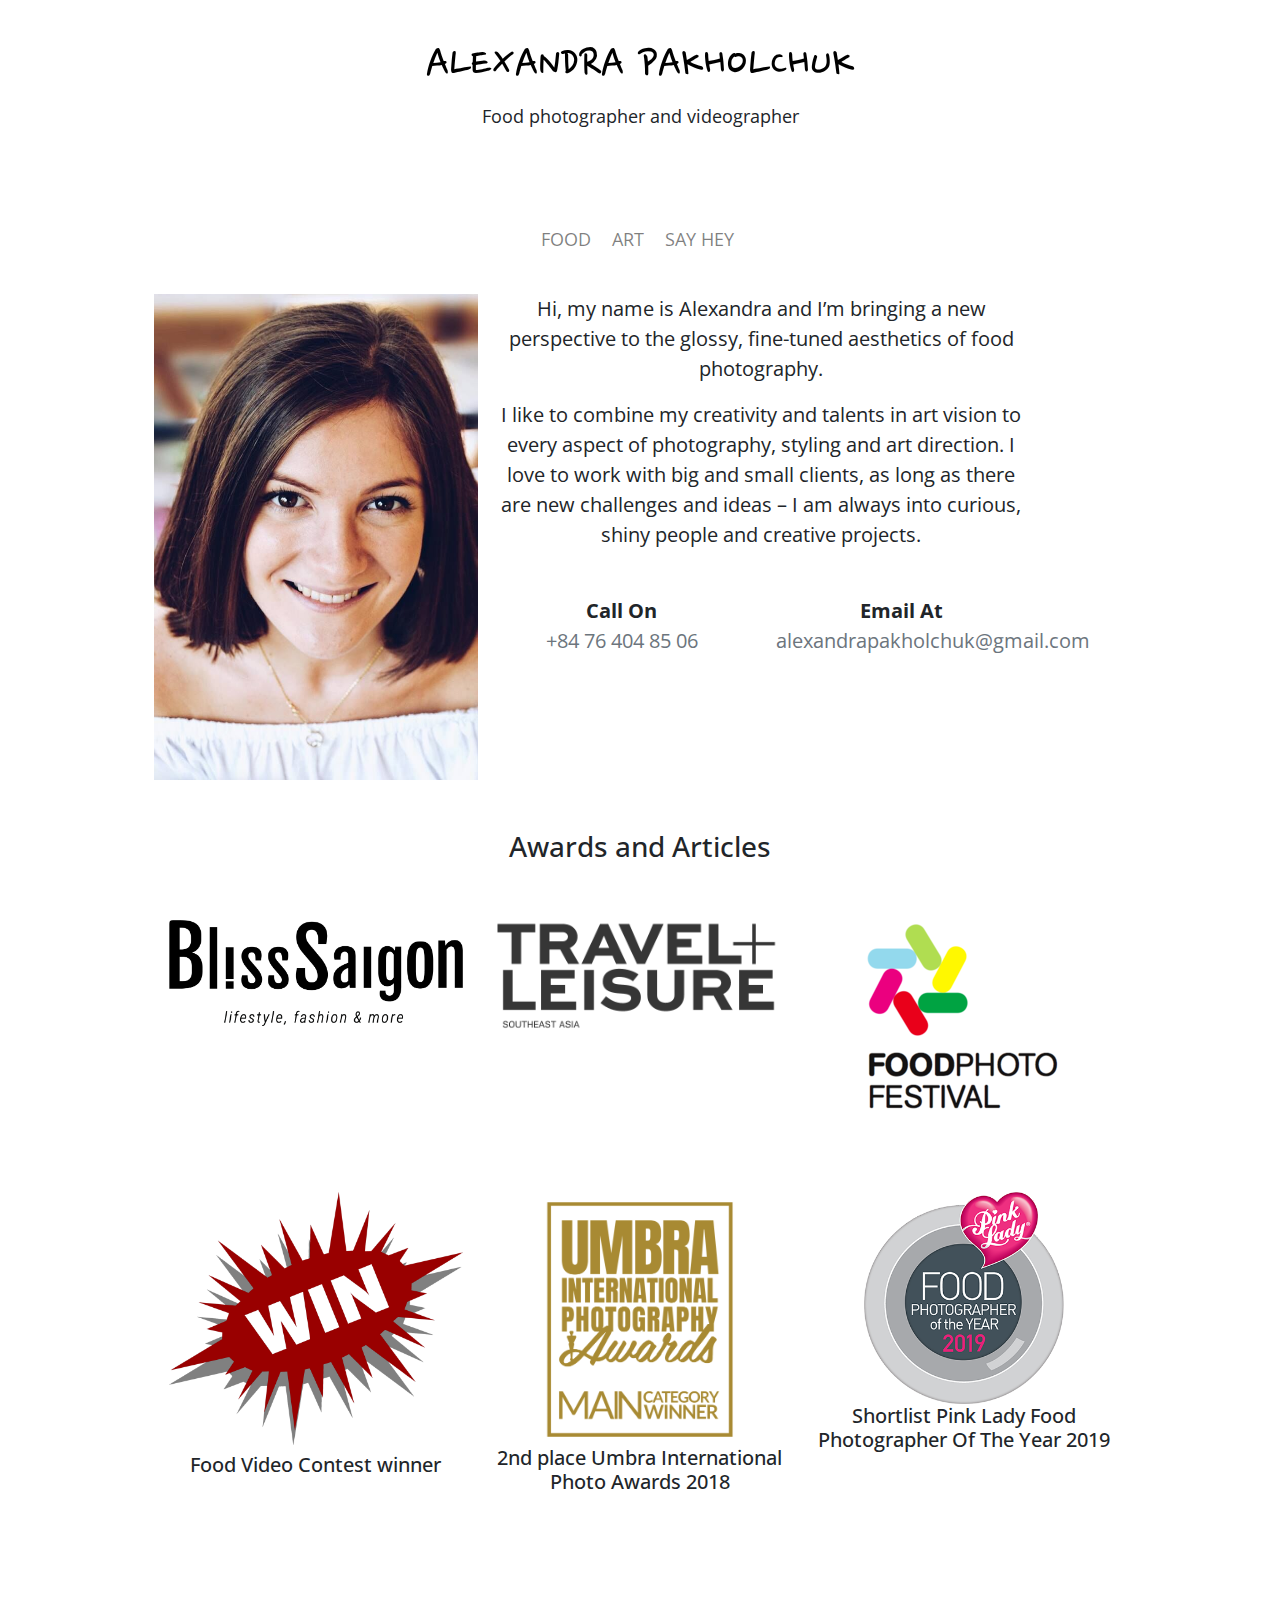
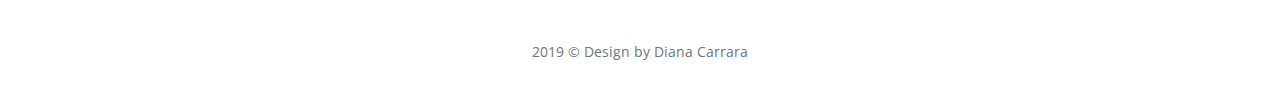
==== commit 90077cbb: "working on a grid" ====
--- a/about.html
+++ b/about.html
@@ -133,7 +133,7 @@
             </div>
         </div>
         <div class="row mt-5">
-            <div class="col-lg-4 work_item webdesign">
+            <div class="col-lg-4">
                 <a href="http://blisssaigon.com/playing-with-food-with-alexandra-pakholchuk/?fbclid=IwAR3xfU6bB6pcYzBZAKE3UNqXHPunks3Js0N-wldBtEAZBYwf8qRshwTKfqA" target="_blank">
                   <div class="work_box">
                       <div class="work_img">
@@ -150,7 +150,7 @@
                           
                   </div>
             </div>
-            <div class="col-lg-4 work_item webdesign">
+            <div class="col-lg-4">
                 <a href="https://www.dropbox.com/sh/j1fmum4gflyskna/AABh1N5q9w2jgn2b1zvzd2J1a?dl=0&fbclid=IwAR1FPpP8W-ZYEPvRU2dS1WM9XBglwE7IKAHZGuqWAZQSnnaAGe4gDqtxo6Y&preview=Eating-smart+(1).pdf" target="_blank">
                   <div class="work_box">
                       <div class="work_img">
@@ -167,8 +167,8 @@
                           
                   </div>
             </div>
-            <div class="col-lg-4 work_item webdesign">
-                <a href="https://www.foodphotofestival.com/?fbclid=IwAR10GgBGmI6MoEofA_HcEScx9hJvfsJ40Av3k1IMXzAcTWTwJEc9SwGTC0g" target="_blank">
+            <div class="col-lg-4">
+                <a href="https://www.foodphotofestival.com/index.php/exhibitions-2019.html?fbclid=IwAR1FIH-8K2kgCvM23tpbIVKUF5vZscpoqtZbeox6Je6hN7a64uTm2QDyRtA" target="_blank">
                   <div class="work_box">
                       <div class="work_img">
                             <img
@@ -187,7 +187,7 @@
         </div>
              
         <div class="row mt-5">
-            <div class="col-lg-4 work_item webdesign">
+            <div class="col-lg-4">
                 
                   <a href="https://vnexpress.net/kinh-doanh/amazing-coffee-trao-thuong-cuoc-thi-sang-tao-clip-hay-3861084.html?fbclid=IwAR3Psy8dypvqX_F16NmH8iihv2Y-gYf_zNkiPvgbI0aDUyEE3EZq3iQOgKI" target="_blank">
                     <div class="work_box">
--- a/css/style.css
+++ b/css/style.css
@@ -27,13 +27,6 @@
   max-width: 25%;
   padding: 0 4px;
   
-}
-
-.art {
-  -ms-flex: 33%;
-  flex: 33%;
-  max-width: 33%;
-  padding: 0 4px;
 }
 
 .column img {
@@ -234,11 +227,6 @@
     width: 100%;
   }
 
-  .art {
-    -ms-flex: 100%;
-    flex: 100%;
-    max-width: 100%;
-  }
 }
 
 /* Responsive layout - makes a two column-layout instead of four columns */
@@ -249,19 +237,12 @@
     max-width: 50%;
   }
 
-  .art {
-    -ms-flex: 100%;
-    flex: 100%;
-    max-width: 100%;
-  }
-
-}
+ }
 
 
 /* Responsive layout - makes the two columns stack on top of each other instead of next to each other */
 @media screen and (max-width: 600px) {
-  .column,
-  .art {
+  .column {
     -ms-flex: 100%;
     flex: 100%;
     max-width: 100%;
